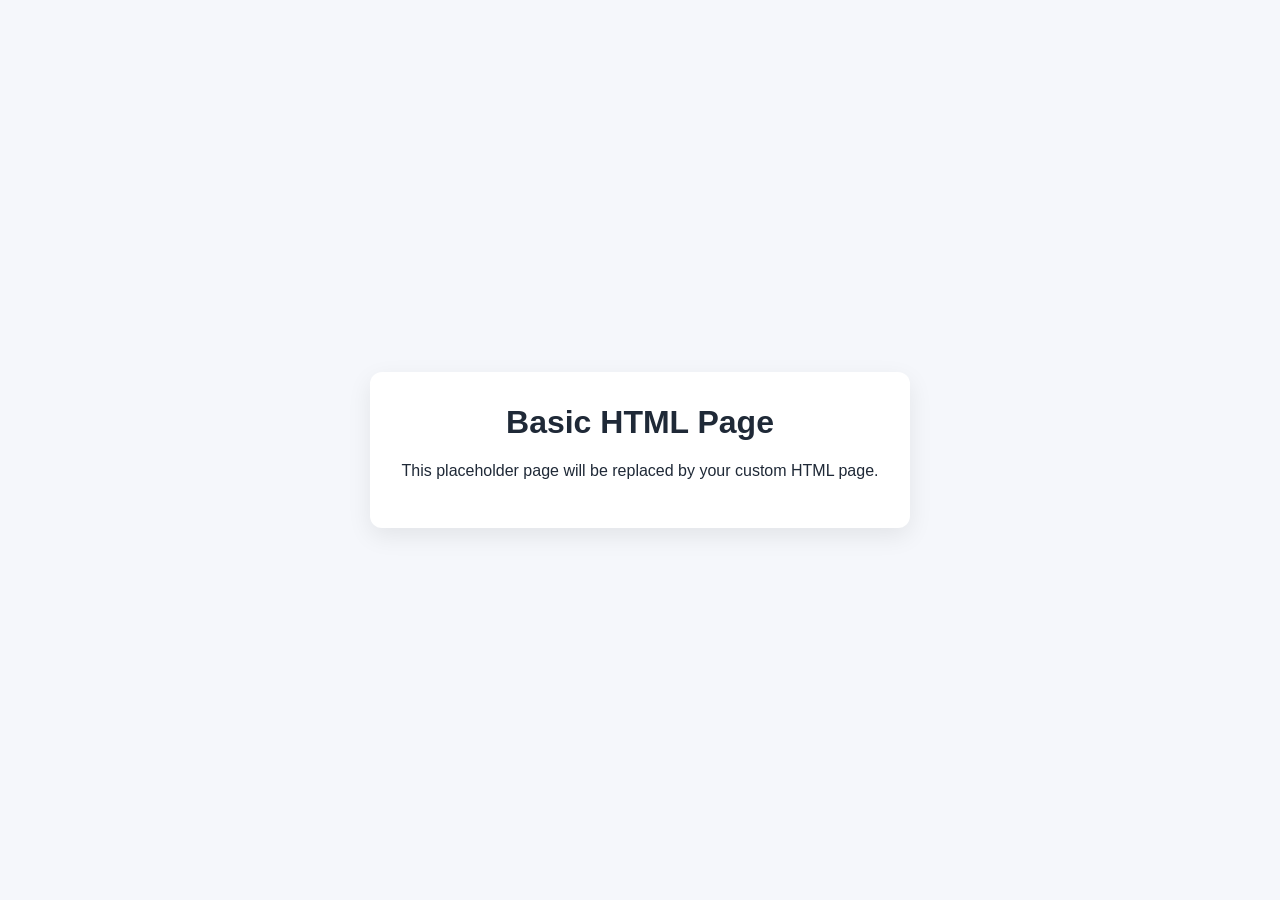
==== index.html @ 84a443a1 "Add basic placeholder HTML page" ====
<!doctype html>
<html lang="en">
<head>
  <meta charset="UTF-8" />
  <meta name="viewport" content="width=device-width, initial-scale=1.0" />
  <title>Coming Soon</title>
  <style>
    body {
      margin: 0;
      min-height: 100vh;
      display: grid;
      place-items: center;
      font-family: Arial, sans-serif;
      background: #f5f7fb;
      color: #1f2937;
    }

    main {
      text-align: center;
      padding: 2rem;
      border-radius: 12px;
      background: #ffffff;
      box-shadow: 0 8px 24px rgba(0, 0, 0, 0.08);
      max-width: 540px;
      margin: 1rem;
    }

    h1 {
      margin-top: 0;
    }
  </style>
</head>
<body>
  <main>
    <h1>Basic HTML Page</h1>
    <p>This placeholder page will be replaced by your custom HTML page.</p>
  </main>
</body>
</html>
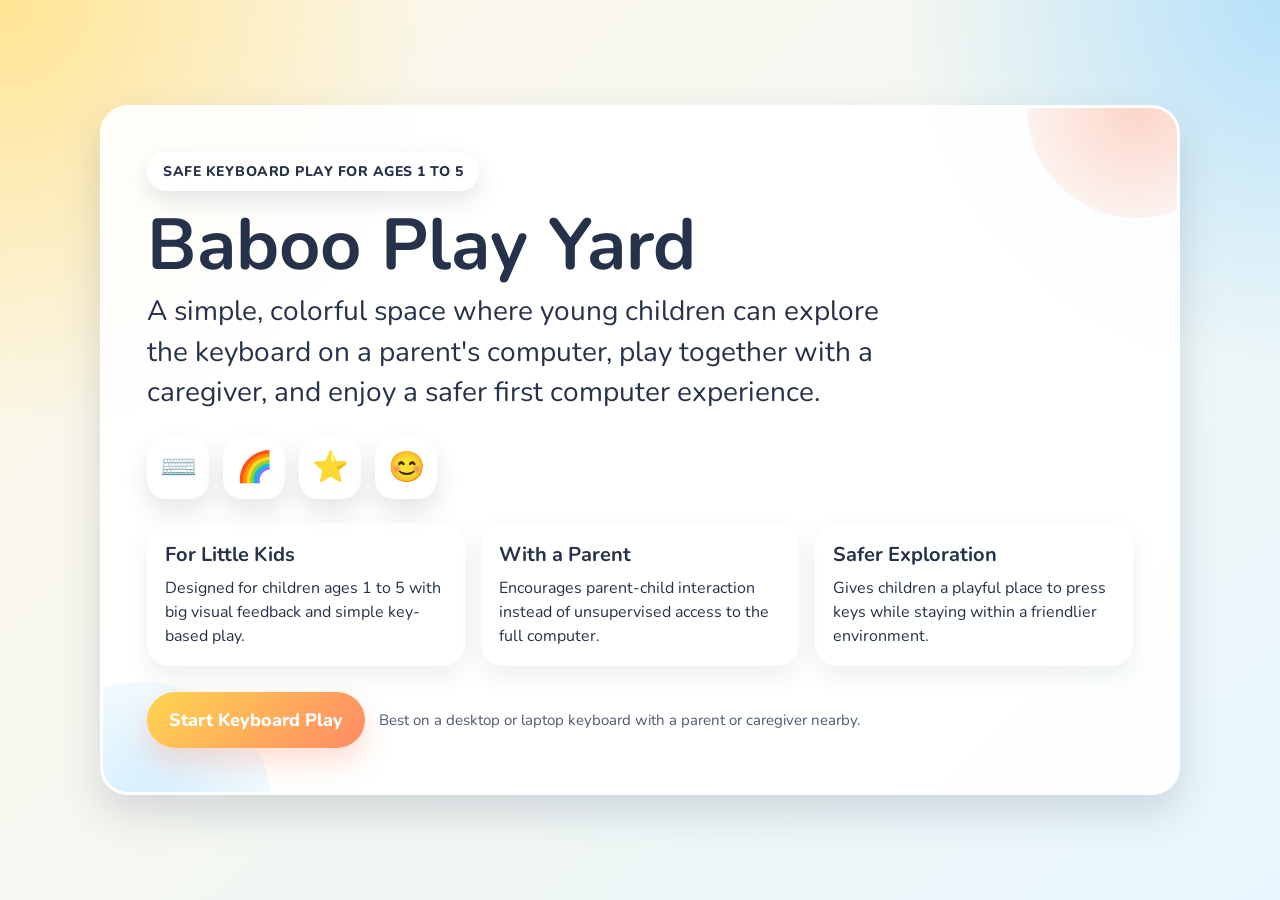
==== commit a0ae0277: "Enhance user experience with new HTML structure, CSS styles, and JavaScript functionality for Baboo " ====
--- a/index.html
+++ b/index.html
@@ -1,39 +1,47 @@
-<!doctype html>
+<!DOCTYPE html>
 <html lang="en">
 <head>
   <meta charset="UTF-8" />
   <meta name="viewport" content="width=device-width, initial-scale=1.0" />
-  <title>Coming Soon</title>
-  <style>
-    body {
-      margin: 0;
-      min-height: 100vh;
-      display: grid;
-      place-items: center;
-      font-family: Arial, sans-serif;
-      background: #f5f7fb;
-      color: #1f2937;
-    }
+  <title>Baboo Play Yard</title>
+  <link rel="stylesheet" href="./styles/main.css" />
+</head>
+<body class="welcome-page">
+  <main class="welcome-shell">
+    <div class="badge">Safe Keyboard Play for Ages 1 to 5</div>
+    <h1>Baboo Play Yard</h1>
+    <p class="lead">
+      A simple, colorful space where young children can explore the keyboard on a parent's computer,
+      play together with a caregiver, and enjoy a safer first computer experience.
+    </p>
 
-    main {
-      text-align: center;
-      padding: 2rem;
-      border-radius: 12px;
-      background: #ffffff;
-      box-shadow: 0 8px 24px rgba(0, 0, 0, 0.08);
-      max-width: 540px;
-      margin: 1rem;
-    }
+    <div class="hero-icons" aria-hidden="true">
+      <div class="hero-icon">⌨️</div>
+      <div class="hero-icon">🌈</div>
+      <div class="hero-icon">⭐</div>
+      <div class="hero-icon">😊</div>
+    </div>
 
-    h1 {
-      margin-top: 0;
-    }
-  </style>
-</head>
-<body>
-  <main>
-    <h1>Basic HTML Page</h1>
-    <p>This placeholder page will be replaced by your custom HTML page.</p>
+    <section class="info-grid">
+      <article class="info-card">
+        <h2>For Little Kids</h2>
+        <p>Designed for children ages 1 to 5 with big visual feedback and simple key-based play.</p>
+      </article>
+      <article class="info-card">
+        <h2>With a Parent</h2>
+        <p>Encourages parent-child interaction instead of unsupervised access to the full computer.</p>
+      </article>
+      <article class="info-card">
+        <h2>Safer Exploration</h2>
+        <p>Gives children a playful place to press keys while staying within a friendlier environment.</p>
+      </article>
+    </section>
+
+    <div class="actions">
+      <a class="cta" href="./keyBoard.html" id="startKeyboardLink">Start Keyboard Play</a>
+      <p class="subcopy">Best on a desktop or laptop keyboard with a parent or caregiver nearby.</p>
+    </div>
   </main>
+  <script src="./scripts/home.js"></script>
 </body>
 </html>
--- a/styles/main.css
+++ b/styles/main.css
@@ -0,0 +1,531 @@
+@import url('https://fonts.googleapis.com/css2?family=ABeeZee&family=Nunito:wght@400;700;800&display=swap');
+
+:root {
+  --bg1: #fff7e6;
+  --bg2: #e8f7ff;
+  --panel: rgba(255,255,255,0.9);
+  --text: #25324a;
+  --accent: #ff8a65;
+  --accent2: #6ec6ff;
+  --accent3: #8bc34a;
+  --accent4: #ffd54f;
+  --shadow: 0 18px 40px rgba(37, 50, 74, 0.16);
+  --radius: 28px;
+  --display-bg: linear-gradient(180deg, #ffffff, #f8fbff);
+  --display-border: #dbe9f7;
+  --button-bg: white;
+  --trail-bg: rgba(110, 198, 255, 0.75);
+  --overlay-bg: linear-gradient(135deg, rgba(255,247,230,0.96), rgba(232,247,255,0.96));
+  --start-box-bg: rgba(255,255,255,0.95);
+}
+
+body.dark-mode {
+  --bg1: #111827;
+  --bg2: #1f2937;
+  --panel: rgba(17,24,39,0.88);
+  --text: #f9fafb;
+  --shadow: 0 12px 30px rgba(0, 0, 0, 0.35);
+  --display-bg: linear-gradient(180deg, #1f2937, #111827);
+  --display-border: #4b5563;
+  --button-bg: #374151;
+  --trail-bg: rgba(147, 197, 253, 0.8);
+  --overlay-bg: linear-gradient(135deg, rgba(17,24,39,0.97), rgba(31,41,55,0.97));
+  --start-box-bg: rgba(31,41,55,0.96);
+}
+
+* { box-sizing: border-box; }
+
+html, body {
+  margin: 0;
+  min-height: 100%;
+  font-family: 'Nunito', 'ABeeZee', 'Trebuchet MS', Arial, sans-serif;
+  color: var(--text);
+}
+
+body {
+  background:
+    radial-gradient(circle at top left, rgba(255, 213, 79, 0.55), transparent 28%),
+    radial-gradient(circle at top right, rgba(110, 198, 255, 0.45), transparent 24%),
+    linear-gradient(135deg, var(--bg1), var(--bg2));
+}
+
+.welcome-page {
+  min-height: 100vh;
+  display: flex;
+  align-items: center;
+  justify-content: center;
+  padding: 24px;
+}
+
+.welcome-shell {
+  width: min(1080px, 100%);
+  background: var(--panel);
+  border-radius: var(--radius);
+  box-shadow: var(--shadow);
+  padding: clamp(24px, 4vw, 44px);
+  position: relative;
+  overflow: hidden;
+  border: 3px solid rgba(255, 255, 255, 0.55);
+}
+
+.welcome-shell::before,
+.welcome-shell::after,
+.start-box::before,
+.start-box::after {
+  content: '';
+  position: absolute;
+  border-radius: 50%;
+  pointer-events: none;
+}
+
+.welcome-shell::before {
+  width: 220px;
+  height: 220px;
+  top: -110px;
+  right: -70px;
+  background: radial-gradient(circle, rgba(255, 138, 101, 0.35), rgba(255, 138, 101, 0));
+}
+
+.welcome-shell::after {
+  width: 260px;
+  height: 260px;
+  bottom: -150px;
+  left: -90px;
+  background: radial-gradient(circle, rgba(110, 198, 255, 0.3), rgba(110, 198, 255, 0));
+}
+
+.badge,
+.start-badge {
+  display: inline-flex;
+  align-items: center;
+  gap: 10px;
+  padding: 10px 16px;
+  border-radius: 999px;
+  background: rgba(255,255,255,0.88);
+  box-shadow: 0 10px 24px rgba(37, 50, 74, 0.12);
+  font-size: 14px;
+  font-weight: 800;
+  text-transform: uppercase;
+  letter-spacing: 0.5px;
+  position: relative;
+  z-index: 1;
+}
+
+.welcome-shell h1,
+.start-box h1 {
+  margin: 18px 0 10px;
+  position: relative;
+  z-index: 1;
+}
+
+.welcome-shell h1 {
+  font-size: clamp(40px, 6vw, 72px);
+  line-height: 1;
+}
+
+.lead {
+  font-size: clamp(20px, 2.6vw, 28px);
+  line-height: 1.45;
+  max-width: 760px;
+  margin: 0;
+  position: relative;
+  z-index: 1;
+}
+
+.hero-icons {
+  display: flex;
+  gap: 14px;
+  flex-wrap: wrap;
+  margin: 24px 0;
+  position: relative;
+  z-index: 1;
+}
+
+.hero-icon {
+  width: 62px;
+  height: 62px;
+  border-radius: 20px;
+  display: flex;
+  align-items: center;
+  justify-content: center;
+  font-size: 30px;
+  background: rgba(255,255,255,0.88);
+  box-shadow: 0 12px 24px rgba(37, 50, 74, 0.12);
+}
+
+.info-grid {
+  display: grid;
+  grid-template-columns: repeat(3, minmax(0, 1fr));
+  gap: 16px;
+  margin: 12px 0 26px;
+  position: relative;
+  z-index: 1;
+}
+
+.info-card {
+  background: rgba(255,255,255,0.74);
+  border-radius: 22px;
+  padding: 18px;
+  box-shadow: 0 10px 24px rgba(37, 50, 74, 0.08);
+}
+
+.info-card h2 {
+  margin: 0 0 8px;
+  font-size: 20px;
+}
+
+.info-card p {
+  margin: 0;
+  line-height: 1.5;
+  font-size: 16px;
+}
+
+.actions {
+  display: flex;
+  gap: 14px;
+  flex-wrap: wrap;
+  align-items: center;
+  position: relative;
+  z-index: 1;
+}
+
+.cta,
+button,
+.home-link {
+  display: inline-flex;
+  align-items: center;
+  justify-content: center;
+  min-height: 56px;
+  padding: 14px 22px;
+  border-radius: 999px;
+  font-weight: 800;
+  font-size: 18px;
+  text-decoration: none;
+  transition: transform 0.15s ease, box-shadow 0.15s ease;
+}
+
+.cta {
+  background: linear-gradient(135deg, var(--accent4), var(--accent));
+  color: white;
+  box-shadow: 0 14px 28px rgba(255, 138, 101, 0.28);
+}
+
+.subcopy {
+  margin: 0;
+  font-size: 15px;
+  opacity: 0.8;
+}
+
+body.keyboard-page {
+  min-height: 100vh;
+  overflow: hidden;
+}
+
+body.fullscreen-mode {
+  cursor: none;
+}
+
+.app {
+  position: relative;
+  min-height: 100vh;
+  display: flex;
+  flex-direction: column;
+  align-items: center;
+  justify-content: center;
+  padding: 20px;
+  overflow: hidden;
+}
+
+.top-bar {
+  width: min(1180px, 100%);
+  display: flex;
+  gap: 12px;
+  align-items: center;
+  justify-content: space-between;
+  margin-bottom: 16px;
+  z-index: 3;
+}
+
+.brand {
+  background: var(--panel);
+  box-shadow: var(--shadow);
+  border-radius: 999px;
+  padding: 12px 18px;
+  font-size: clamp(18px, 2vw, 28px);
+  font-weight: 800;
+  letter-spacing: 0.4px;
+}
+
+.controls {
+  display: flex;
+  gap: 10px;
+  flex-wrap: wrap;
+}
+
+button,
+.home-link {
+  border: 0;
+  cursor: pointer;
+  box-shadow: var(--shadow);
+  background: var(--button-bg);
+  color: var(--text);
+}
+
+button:hover,
+.home-link:hover,
+.cta:hover {
+  transform: translateY(-2px);
+}
+
+button:active,
+.home-link:active,
+.cta:active {
+  transform: translateY(0);
+}
+
+.screen {
+  width: min(1180px, 100%);
+  background: var(--panel);
+  box-shadow: var(--shadow);
+  border-radius: 24px;
+  padding: 20px;
+  display: grid;
+  grid-template-columns: 1fr;
+  gap: 18px;
+  z-index: 2;
+  backdrop-filter: blur(10px);
+}
+
+.display {
+  min-height: 350px;
+  border-radius: 24px;
+  background: var(--display-bg);
+  padding: 22px;
+  position: relative;
+  overflow: hidden;
+  border: 3px dashed var(--display-border);
+}
+
+.big-letter {
+  font-family: 'ABeeZee', sans-serif;
+  font-size: clamp(88px, 16vw, 200px);
+  line-height: 1;
+  font-weight: 700;
+  text-align: center;
+  margin-top: 16px;
+  text-shadow: 0 8px 0 rgba(0,0,0,0.04);
+  user-select: none;
+}
+
+.word-line {
+  text-align: center;
+  font-size: clamp(24px, 4vw, 46px);
+  font-weight: 700;
+  margin-top: 10px;
+  min-height: 56px;
+}
+
+.emoji-pop {
+  position: absolute;
+  font-size: clamp(48px, 7vw, 96px);
+  right: 24px;
+  top: 24px;
+  animation: bounceIn 0.45s ease;
+  user-select: none;
+}
+
+.floating {
+  position: absolute;
+  pointer-events: none;
+  animation: floatUp 1.3s ease forwards;
+  font-size: 36px;
+}
+
+.keyboard {
+  margin-top: 18px;
+  display: flex;
+  flex-direction: column;
+  gap: 10px;
+  user-select: none;
+}
+
+.key-row {
+  display: flex;
+  justify-content: center;
+  gap: 10px;
+  flex-wrap: wrap;
+}
+
+.key {
+  min-width: 64px;
+  height: 64px;
+  border-radius: 18px;
+  background: var(--button-bg);
+  box-shadow: 0 10px 20px rgba(0,0,0,0.08);
+  display: flex;
+  align-items: center;
+  justify-content: center;
+  font-size: 28px;
+  font-weight: 700;
+  transition: transform 0.08s ease, background 0.15s ease, box-shadow 0.15s ease;
+}
+
+.key.active {
+  transform: scale(1.08);
+  background: linear-gradient(135deg, #ffd54f, #ff8a65);
+  color: white;
+  box-shadow: 0 16px 24px rgba(255, 138, 101, 0.35);
+}
+
+.mouse-trail {
+  position: fixed;
+  left: 0;
+  top: 0;
+  width: 22px;
+  height: 22px;
+  border-radius: 50%;
+  background: radial-gradient(circle at 35% 35%, #fff, #ffd54f 40%, #ff8a65 70%);
+  pointer-events: none;
+  transform: translate(-50%, -50%);
+  opacity: 0;
+  z-index: 10;
+  box-shadow: 0 0 16px rgba(255, 138, 101, 0.45);
+}
+
+.trail-dot {
+  position: fixed;
+  width: 14px;
+  height: 14px;
+  border-radius: 50%;
+  pointer-events: none;
+  background: var(--trail-bg);
+  transform: translate(-50%, -50%);
+  z-index: 9;
+  animation: fadeTrail 0.55s linear forwards;
+}
+
+.footer-note {
+  width: min(1180px, 100%);
+  margin-top: 12px;
+  text-align: center;
+  font-size: 14px;
+  opacity: 0.8;
+  z-index: 2;
+}
+
+.start-overlay {
+  position: fixed;
+  inset: 0;
+  display: flex;
+  align-items: center;
+  justify-content: center;
+  padding: 20px;
+  background: var(--overlay-bg);
+  z-index: 20;
+  text-align: center;
+}
+
+.start-box {
+  max-width: 760px;
+  background: var(--start-box-bg);
+  border-radius: 28px;
+  padding: 28px;
+  box-shadow: var(--shadow);
+  position: relative;
+  overflow: hidden;
+  border: 3px solid rgba(255, 255, 255, 0.55);
+}
+
+.start-box::before {
+  width: 180px;
+  height: 180px;
+  top: -80px;
+  right: -50px;
+  background: radial-gradient(circle, rgba(255, 213, 79, 0.85), rgba(255, 213, 79, 0));
+  opacity: 0.9;
+}
+
+.start-box::after {
+  width: 220px;
+  height: 220px;
+  bottom: -120px;
+  left: -70px;
+  background: radial-gradient(circle, rgba(110, 198, 255, 0.75), rgba(110, 198, 255, 0));
+  opacity: 0.9;
+}
+
+.start-box h1 {
+  font-size: clamp(32px, 4vw, 54px);
+}
+
+.start-box p {
+  font-size: clamp(18px, 2vw, 24px);
+  line-height: 1.5;
+  margin: 0 0 16px;
+  position: relative;
+  z-index: 1;
+}
+
+.start-box .mini {
+  font-size: 15px;
+  opacity: 0.75;
+}
+
+.start-box .hero-icons {
+  justify-content: center;
+  gap: 12px;
+  margin: 18px 0 12px;
+}
+
+.start-box .hero-icon {
+  width: 56px;
+  height: 56px;
+  border-radius: 18px;
+  font-size: 28px;
+  animation: bounceIn 0.5s ease both;
+}
+
+.start-box .hero-icon:nth-child(2) { animation-delay: 0.06s; }
+.start-box .hero-icon:nth-child(3) { animation-delay: 0.12s; }
+.start-box .hero-icon:nth-child(4) { animation-delay: 0.18s; }
+
+.start-box button,
+.start-box .home-link {
+  position: relative;
+  z-index: 1;
+}
+
+@keyframes bounceIn {
+  0% { transform: scale(0.4) rotate(-10deg); opacity: 0; }
+  60% { transform: scale(1.15) rotate(8deg); opacity: 1; }
+  100% { transform: scale(1) rotate(0); opacity: 1; }
+}
+
+@keyframes floatUp {
+  0% { transform: translateY(0) scale(0.8); opacity: 0; }
+  20% { opacity: 1; }
+  100% { transform: translateY(-120px) scale(1.3); opacity: 0; }
+}
+
+@keyframes fadeTrail {
+  from { opacity: 1; }
+  to { opacity: 0; transform: translate(-50%, -50%) scale(0.3); }
+}
+
+@media (max-width: 900px) {
+  .screen {
+    grid-template-columns: 1fr;
+  }
+
+  .key {
+    min-width: 48px;
+    height: 54px;
+    font-size: 24px;
+  }
+}
+
+@media (max-width: 820px) {
+  .info-grid {
+    grid-template-columns: 1fr;
+  }
+}
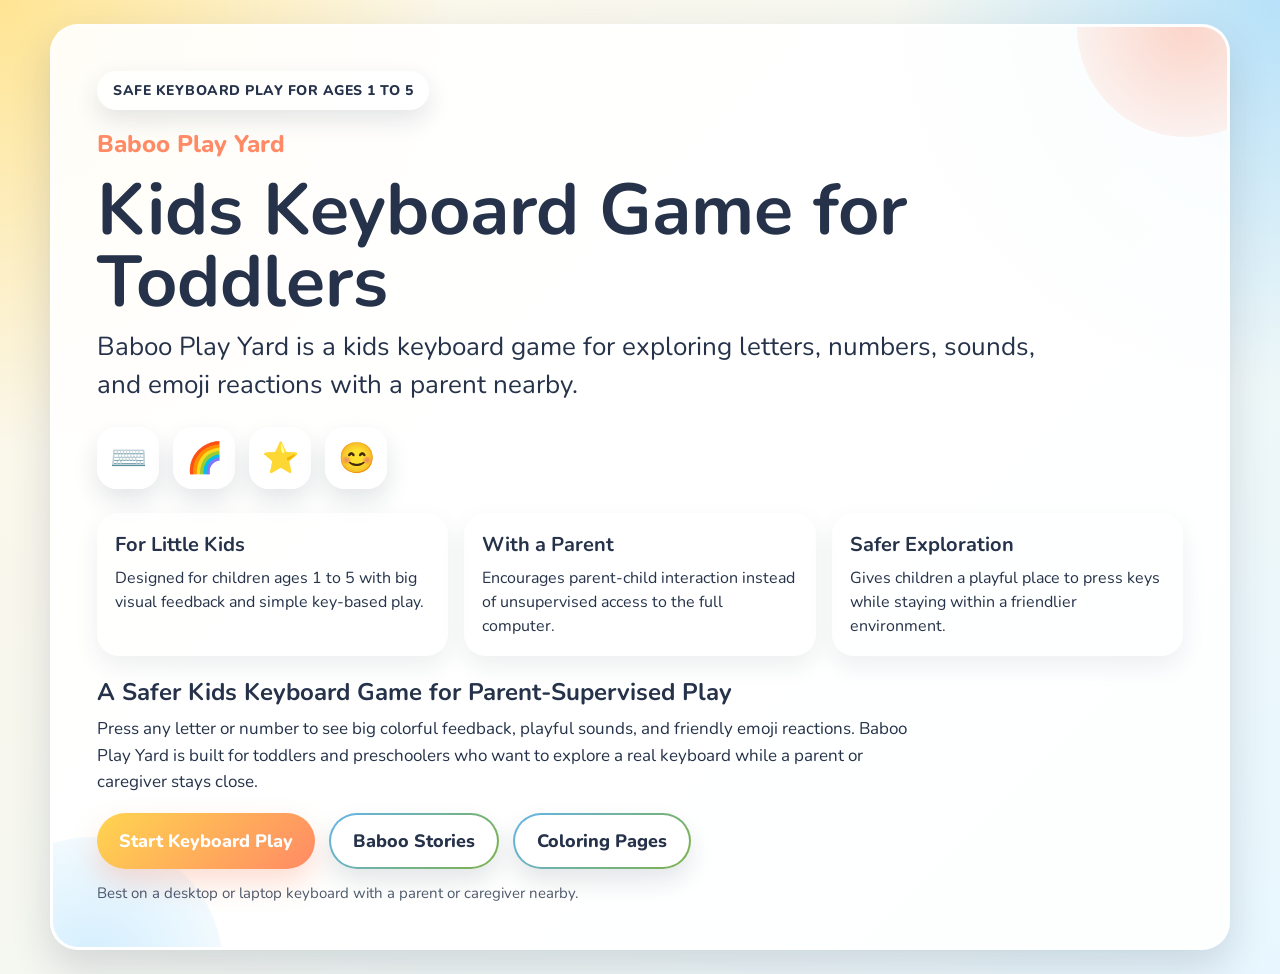
==== commit e803c9d8: "Improve Baboo Play Yard keyboard experience and SEO" ====
--- a/index.html
+++ b/index.html
@@ -3,16 +3,41 @@
 <head>
   <meta charset="UTF-8" />
   <meta name="viewport" content="width=device-width, initial-scale=1.0" />
-  <title>Baboo Play Yard</title>
+  <meta name="description" content="Baboo Play Yard is a safe kids keyboard game for toddlers and preschoolers to press keys, see colorful feedback, and play with a parent nearby." />
+  <meta property="og:title" content="Kids Keyboard Game for Toddlers | Baboo Play Yard" />
+  <meta property="og:description" content="A safe kids keyboard game for toddlers and preschoolers with colorful feedback, playful sounds, and parent-supervised computer play." />
+  <meta property="og:type" content="website" />
+  <meta property="og:site_name" content="Baboo Play Yard" />
+  <meta name="twitter:card" content="summary" />
+  <meta name="twitter:title" content="Kids Keyboard Game for Toddlers | Baboo Play Yard" />
+  <meta name="twitter:description" content="A safe kids keyboard game for toddlers and preschoolers with colorful feedback, playful sounds, and parent-supervised computer play." />
+  <title>Kids Keyboard Game for Toddlers | Baboo Play Yard</title>
   <link rel="stylesheet" href="./styles/main.css" />
+  <script type="application/ld+json">
+    {
+      "@context": "https://schema.org",
+      "@type": "WebApplication",
+      "name": "Baboo Play Yard",
+      "applicationCategory": "EducationalApplication",
+      "operatingSystem": "Any",
+      "description": "Baboo Play Yard is a safe kids keyboard game for toddlers and preschoolers to press keys, see colorful feedback, and play with a parent nearby.",
+      "audience": {
+        "@type": "PeopleAudience",
+        "suggestedMinAge": 1,
+        "suggestedMaxAge": 5
+      },
+      "isAccessibleForFree": true
+    }
+  </script>
 </head>
 <body class="welcome-page">
   <main class="welcome-shell">
     <div class="badge">Safe Keyboard Play for Ages 1 to 5</div>
-    <h1>Baboo Play Yard</h1>
+    <p class="brand-kicker">Baboo Play Yard</p>
+    <h1>Kids Keyboard Game for Toddlers</h1>
     <p class="lead">
-      A simple, colorful space where young children can explore the keyboard on a parent's computer,
-      play together with a caregiver, and enjoy a safer first computer experience.
+      Baboo Play Yard is a kids keyboard game for exploring letters, numbers, sounds, and emoji
+      reactions with a parent nearby.
     </p>
 
     <div class="hero-icons" aria-hidden="true">
@@ -37,8 +62,19 @@
       </article>
     </section>
 
+    <section class="seo-copy" aria-label="About the kids keyboard game">
+      <h2>A Safer Kids Keyboard Game for Parent-Supervised Play</h2>
+      <p>
+        Press any letter or number to see big colorful feedback, playful sounds, and friendly emoji
+        reactions. Baboo Play Yard is built for toddlers and preschoolers who want to explore a
+        real keyboard while a parent or caregiver stays close.
+      </p>
+    </section>
+
     <div class="actions">
       <a class="cta" href="./keyBoard.html" id="startKeyboardLink">Start Keyboard Play</a>
+      <a class="story-button" href="https://baboostories.com/">Baboo Stories</a>
+      <a class="story-button" href="./coloringPages.html">Coloring Pages</a>
       <p class="subcopy">Best on a desktop or laptop keyboard with a parent or caregiver nearby.</p>
     </div>
   </main>
--- a/styles/main.css
+++ b/styles/main.css
@@ -15,8 +15,6 @@
   --display-border: #dbe9f7;
   --button-bg: white;
   --trail-bg: rgba(110, 198, 255, 0.75);
-  --overlay-bg: linear-gradient(135deg, rgba(255,247,230,0.96), rgba(232,247,255,0.96));
-  --start-box-bg: rgba(255,255,255,0.95);
 }
 
 body.dark-mode {
@@ -29,8 +27,6 @@
   --display-border: #4b5563;
   --button-bg: #374151;
   --trail-bg: rgba(147, 197, 253, 0.8);
-  --overlay-bg: linear-gradient(135deg, rgba(17,24,39,0.97), rgba(31,41,55,0.97));
-  --start-box-bg: rgba(31,41,55,0.96);
 }
 
 * { box-sizing: border-box; }
@@ -58,7 +54,7 @@
 }
 
 .welcome-shell {
-  width: min(1080px, 100%);
+  width: min(1180px, 100%);
   background: var(--panel);
   border-radius: var(--radius);
   box-shadow: var(--shadow);
@@ -69,9 +65,7 @@
 }
 
 .welcome-shell::before,
-.welcome-shell::after,
-.start-box::before,
-.start-box::after {
+.welcome-shell::after {
   content: '';
   position: absolute;
   border-radius: 50%;
@@ -94,8 +88,7 @@
   background: radial-gradient(circle, rgba(110, 198, 255, 0.3), rgba(110, 198, 255, 0));
 }
 
-.badge,
-.start-badge {
+.badge {
   display: inline-flex;
   align-items: center;
   gap: 10px;
@@ -111,9 +104,17 @@
   z-index: 1;
 }
 
-.welcome-shell h1,
-.start-box h1 {
+.welcome-shell h1 {
   margin: 18px 0 10px;
+  position: relative;
+  z-index: 1;
+}
+
+.brand-kicker {
+  margin: 18px 0 -4px;
+  font-size: 24px;
+  font-weight: 800;
+  color: var(--accent);
   position: relative;
   z-index: 1;
 }
@@ -123,10 +124,14 @@
   line-height: 1;
 }
 
+.coming-soon-shell {
+  max-width: 900px;
+}
+
 .lead {
-  font-size: clamp(20px, 2.6vw, 28px);
+  font-size: clamp(20px, 2.2vw, 26px);
   line-height: 1.45;
-  max-width: 760px;
+  max-width: 940px;
   margin: 0;
   position: relative;
   z-index: 1;
@@ -180,18 +185,38 @@
   font-size: 16px;
 }
 
+.seo-copy {
+  max-width: 820px;
+  margin: -6px 0 26px;
+  position: relative;
+  z-index: 1;
+}
+
+.seo-copy h2 {
+  margin: 0 0 8px;
+  font-size: 24px;
+}
+
+.seo-copy p {
+  margin: 0;
+  font-size: 17px;
+  line-height: 1.55;
+}
+
 .actions {
   display: flex;
   gap: 14px;
   flex-wrap: wrap;
   align-items: center;
+  margin-top: -8px;
   position: relative;
   z-index: 1;
 }
 
 .cta,
 button,
-.home-link {
+.home-link,
+.story-button {
   display: inline-flex;
   align-items: center;
   justify-content: center;
@@ -210,6 +235,15 @@
   box-shadow: 0 14px 28px rgba(255, 138, 101, 0.28);
 }
 
+.story-button {
+  border: 2px solid rgba(37, 50, 74, 0.12);
+  background:
+    linear-gradient(white, white) padding-box,
+    linear-gradient(135deg, var(--accent2), var(--accent3)) border-box;
+  color: var(--text);
+  box-shadow: 0 12px 24px rgba(37, 50, 74, 0.12);
+}
+
 .subcopy {
   margin: 0;
   font-size: 15px;
@@ -241,7 +275,7 @@
   display: flex;
   gap: 12px;
   align-items: center;
-  justify-content: space-between;
+  justify-content: center;
   margin-bottom: 16px;
   z-index: 3;
 }
@@ -273,13 +307,15 @@
 
 button:hover,
 .home-link:hover,
-.cta:hover {
+.cta:hover,
+.story-button:hover {
   transform: translateY(-2px);
 }
 
 button:active,
 .home-link:active,
-.cta:active {
+.cta:active,
+.story-button:active {
   transform: translateY(0);
 }
 
@@ -413,88 +449,6 @@
   z-index: 2;
 }
 
-.start-overlay {
-  position: fixed;
-  inset: 0;
-  display: flex;
-  align-items: center;
-  justify-content: center;
-  padding: 20px;
-  background: var(--overlay-bg);
-  z-index: 20;
-  text-align: center;
-}
-
-.start-box {
-  max-width: 760px;
-  background: var(--start-box-bg);
-  border-radius: 28px;
-  padding: 28px;
-  box-shadow: var(--shadow);
-  position: relative;
-  overflow: hidden;
-  border: 3px solid rgba(255, 255, 255, 0.55);
-}
-
-.start-box::before {
-  width: 180px;
-  height: 180px;
-  top: -80px;
-  right: -50px;
-  background: radial-gradient(circle, rgba(255, 213, 79, 0.85), rgba(255, 213, 79, 0));
-  opacity: 0.9;
-}
-
-.start-box::after {
-  width: 220px;
-  height: 220px;
-  bottom: -120px;
-  left: -70px;
-  background: radial-gradient(circle, rgba(110, 198, 255, 0.75), rgba(110, 198, 255, 0));
-  opacity: 0.9;
-}
-
-.start-box h1 {
-  font-size: clamp(32px, 4vw, 54px);
-}
-
-.start-box p {
-  font-size: clamp(18px, 2vw, 24px);
-  line-height: 1.5;
-  margin: 0 0 16px;
-  position: relative;
-  z-index: 1;
-}
-
-.start-box .mini {
-  font-size: 15px;
-  opacity: 0.75;
-}
-
-.start-box .hero-icons {
-  justify-content: center;
-  gap: 12px;
-  margin: 18px 0 12px;
-}
-
-.start-box .hero-icon {
-  width: 56px;
-  height: 56px;
-  border-radius: 18px;
-  font-size: 28px;
-  animation: bounceIn 0.5s ease both;
-}
-
-.start-box .hero-icon:nth-child(2) { animation-delay: 0.06s; }
-.start-box .hero-icon:nth-child(3) { animation-delay: 0.12s; }
-.start-box .hero-icon:nth-child(4) { animation-delay: 0.18s; }
-
-.start-box button,
-.start-box .home-link {
-  position: relative;
-  z-index: 1;
-}
-
 @keyframes bounceIn {
   0% { transform: scale(0.4) rotate(-10deg); opacity: 0; }
   60% { transform: scale(1.15) rotate(8deg); opacity: 1; }
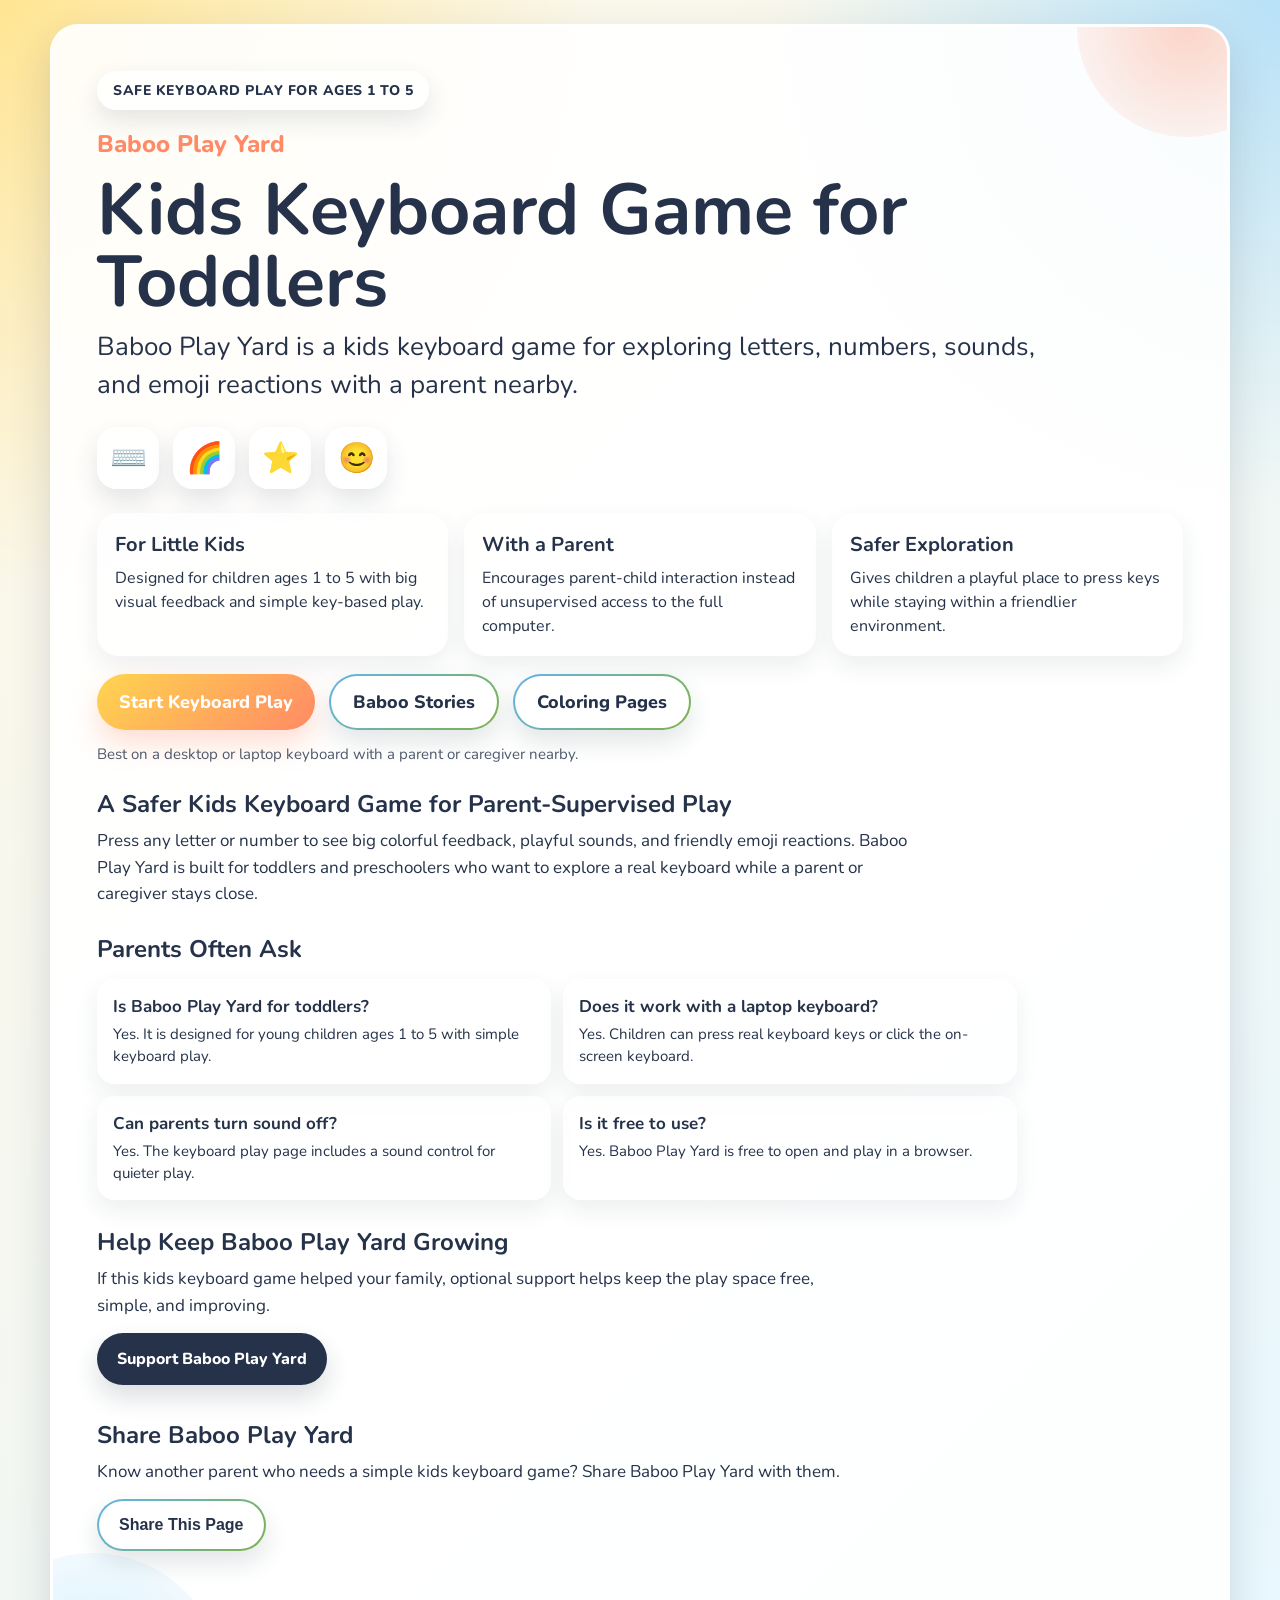
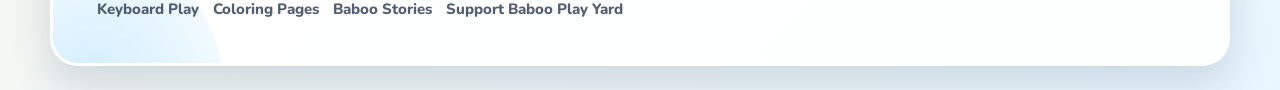
==== commit 07131701: "Add sharing and support planning updates" ====
--- a/index.html
+++ b/index.html
@@ -62,6 +62,13 @@
       </article>
     </section>
 
+    <div class="actions">
+      <a class="cta" href="./keyBoard.html" id="startKeyboardLink">Start Keyboard Play</a>
+      <a class="story-button" href="https://baboostories.com/">Baboo Stories</a>
+      <a class="story-button" href="./coloringPages.html">Coloring Pages</a>
+      <p class="subcopy">Best on a desktop or laptop keyboard with a parent or caregiver nearby.</p>
+    </div>
+
     <section class="seo-copy" aria-label="About the kids keyboard game">
       <h2>A Safer Kids Keyboard Game for Parent-Supervised Play</h2>
       <p>
@@ -71,12 +78,51 @@
       </p>
     </section>
 
-    <div class="actions">
-      <a class="cta" href="./keyBoard.html" id="startKeyboardLink">Start Keyboard Play</a>
-      <a class="story-button" href="https://baboostories.com/">Baboo Stories</a>
-      <a class="story-button" href="./coloringPages.html">Coloring Pages</a>
-      <p class="subcopy">Best on a desktop or laptop keyboard with a parent or caregiver nearby.</p>
-    </div>
+    <section class="faq-section" aria-label="Kids keyboard game questions">
+      <h2>Parents Often Ask</h2>
+      <div class="faq-grid">
+        <article class="faq-item">
+          <h3>Is Baboo Play Yard for toddlers?</h3>
+          <p>Yes. It is designed for young children ages 1 to 5 with simple keyboard play.</p>
+        </article>
+        <article class="faq-item">
+          <h3>Does it work with a laptop keyboard?</h3>
+          <p>Yes. Children can press real keyboard keys or click the on-screen keyboard.</p>
+        </article>
+        <article class="faq-item">
+          <h3>Can parents turn sound off?</h3>
+          <p>Yes. The keyboard play page includes a sound control for quieter play.</p>
+        </article>
+        <article class="faq-item">
+          <h3>Is it free to use?</h3>
+          <p>Yes. Baboo Play Yard is free to open and play in a browser.</p>
+        </article>
+      </div>
+    </section>
+
+    <section class="support-section" aria-label="Support Baboo Play Yard">
+      <h2>Help Keep Baboo Play Yard Growing</h2>
+      <p>
+        If this kids keyboard game helped your family, optional support helps keep the play space
+        free, simple, and improving.
+      </p>
+      <a class="support-button" href="https://www.buymeacoffee.com/babooplayyard">Support Baboo Play Yard</a>
+    </section>
+
+    <section class="share-section" aria-label="Share Baboo Play Yard">
+      <h2>Share Baboo Play Yard</h2>
+      <p>
+        Know another parent who needs a simple kids keyboard game? Share Baboo Play Yard with them.
+      </p>
+      <button class="share-button" id="sharePageBtn" type="button">Share This Page</button>
+    </section>
+
+    <footer class="site-footer">
+      <a href="./keyBoard.html" id="footerKeyboardLink">Keyboard Play</a>
+      <a href="./coloringPages.html">Coloring Pages</a>
+      <a href="https://baboostories.com/">Baboo Stories</a>
+      <a href="https://www.buymeacoffee.com/babooplayyard">Support Baboo Play Yard</a>
+    </footer>
   </main>
   <script src="./scripts/home.js"></script>
 </body>
--- a/styles/main.css
+++ b/styles/main.css
@@ -203,12 +203,69 @@
   line-height: 1.55;
 }
 
+.faq-section {
+  margin: 0 0 26px;
+  position: relative;
+  z-index: 1;
+}
+
+.faq-section h2 {
+  margin: 0 0 14px;
+  font-size: 24px;
+}
+
+.faq-grid {
+  display: grid;
+  grid-template-columns: repeat(2, minmax(0, 1fr));
+  gap: 12px;
+  max-width: 920px;
+}
+
+.faq-item {
+  background: rgba(255,255,255,0.72);
+  border-radius: 18px;
+  padding: 16px;
+  box-shadow: 0 10px 24px rgba(37, 50, 74, 0.08);
+}
+
+.faq-item h3 {
+  margin: 0 0 6px;
+  font-size: 17px;
+}
+
+.faq-item p {
+  margin: 0;
+  line-height: 1.45;
+  font-size: 15px;
+}
+
+.support-section,
+.share-section {
+  max-width: 760px;
+  margin: 0 0 34px;
+  position: relative;
+  z-index: 1;
+}
+
+.support-section h2,
+.share-section h2 {
+  margin: 0 0 8px;
+  font-size: 24px;
+}
+
+.support-section p,
+.share-section p {
+  margin: 0 0 14px;
+  font-size: 17px;
+  line-height: 1.55;
+}
+
 .actions {
   display: flex;
   gap: 14px;
   flex-wrap: wrap;
   align-items: center;
-  margin-top: -8px;
+  margin: -8px 0 30px;
   position: relative;
   z-index: 1;
 }
@@ -244,10 +301,78 @@
   box-shadow: 0 12px 24px rgba(37, 50, 74, 0.12);
 }
 
+.support-button {
+  display: inline-flex;
+  align-items: center;
+  justify-content: center;
+  min-height: 52px;
+  padding: 12px 20px;
+  border-radius: 999px;
+  background: var(--text);
+  color: white;
+  font-size: 16px;
+  font-weight: 800;
+  text-decoration: none;
+  box-shadow: 0 12px 24px rgba(37, 50, 74, 0.16);
+  transition: transform 0.15s ease, box-shadow 0.15s ease;
+}
+
+.share-button {
+  margin-bottom: 14px;
+  display: inline-flex;
+  align-items: center;
+  justify-content: center;
+  min-height: 52px;
+  padding: 12px 20px;
+  border-radius: 999px;
+  border: 2px solid rgba(37, 50, 74, 0.12);
+  background:
+    linear-gradient(white, white) padding-box,
+    linear-gradient(135deg, var(--accent2), var(--accent3)) border-box;
+  color: var(--text);
+  cursor: pointer;
+  font-size: 16px;
+  font-weight: 800;
+  box-shadow: 0 12px 24px rgba(37, 50, 74, 0.12);
+  transition: transform 0.15s ease, box-shadow 0.15s ease;
+}
+
+.support-button:hover,
+.share-button:hover {
+  transform: translateY(-2px);
+}
+
+.support-button:active,
+.share-button:active {
+  transform: translateY(0);
+}
+
 .subcopy {
+  flex-basis: 100%;
   margin: 0;
   font-size: 15px;
   opacity: 0.8;
+}
+
+.site-footer {
+  display: flex;
+  gap: 14px;
+  flex-wrap: wrap;
+  margin-top: 22px;
+  position: relative;
+  z-index: 1;
+}
+
+.site-footer a {
+  color: var(--text);
+  font-size: 15px;
+  font-weight: 800;
+  opacity: 0.78;
+  text-decoration: none;
+}
+
+.site-footer a:hover {
+  opacity: 1;
 }
 
 body.keyboard-page {
@@ -479,7 +604,8 @@
 }
 
 @media (max-width: 820px) {
-  .info-grid {
+  .info-grid,
+  .faq-grid {
     grid-template-columns: 1fr;
   }
 }
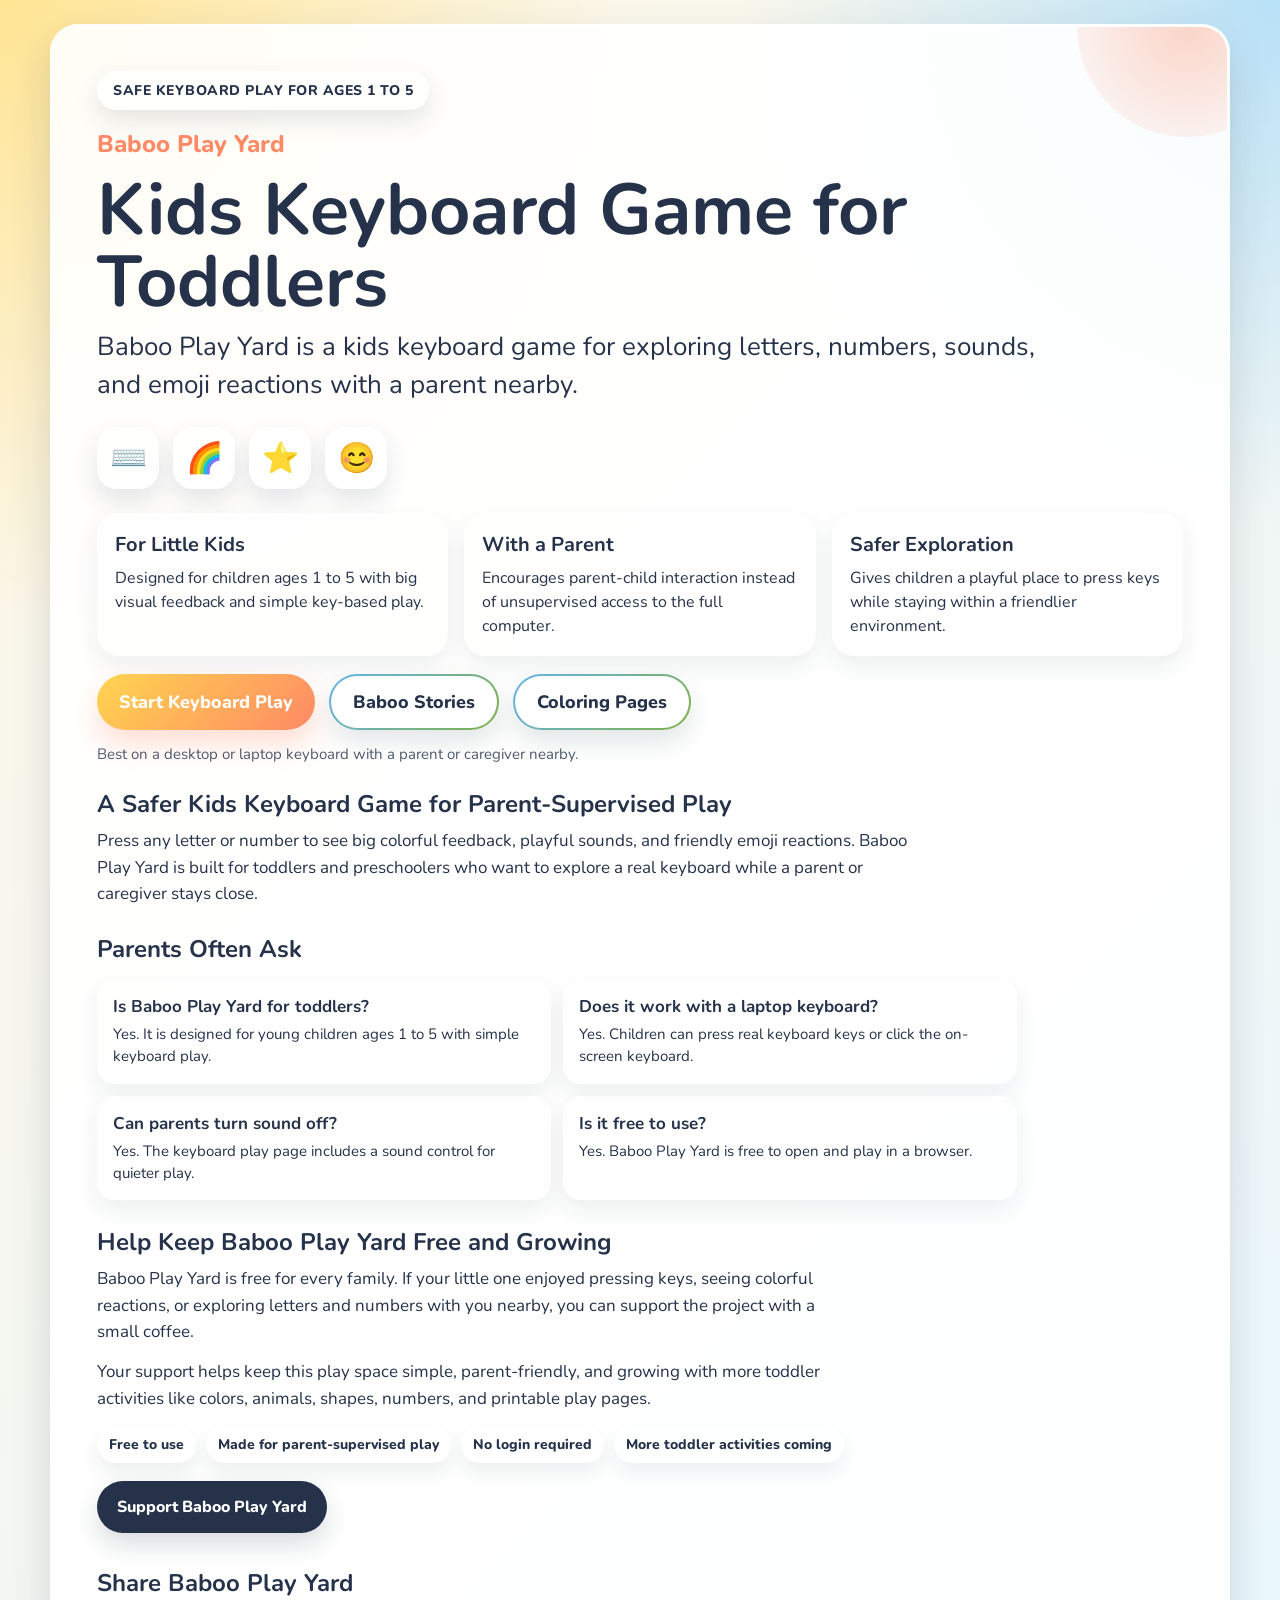
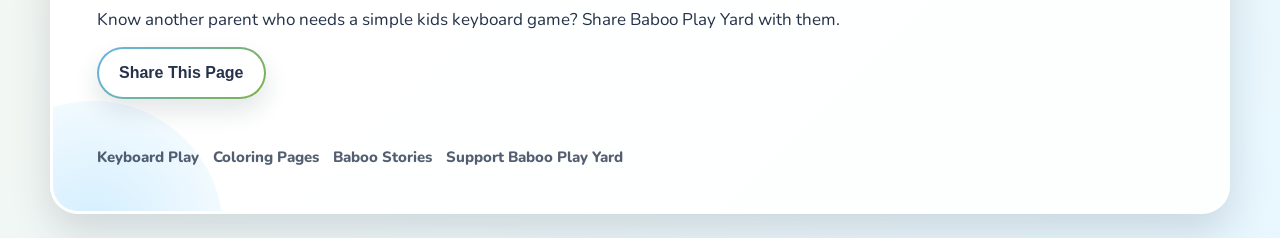
==== commit 034f93e9: "Improve support section copy" ====
--- a/index.html
+++ b/index.html
@@ -69,6 +69,13 @@
       <p class="subcopy">Best on a desktop or laptop keyboard with a parent or caregiver nearby.</p>
     </div>
 
+    <aside class="mobile-parent-note" aria-label="Best experience note for parents">
+      <strong>Best on a laptop or desktop keyboard.</strong>
+      <span>
+        Sit with your child, press keys together, and turn screen time into playful learning time.
+      </span>
+    </aside>
+
     <section class="seo-copy" aria-label="About the kids keyboard game">
       <h2>A Safer Kids Keyboard Game for Parent-Supervised Play</h2>
       <p>
@@ -101,11 +108,22 @@
     </section>
 
     <section class="support-section" aria-label="Support Baboo Play Yard">
-      <h2>Help Keep Baboo Play Yard Growing</h2>
+      <h2>Help Keep Baboo Play Yard Free and Growing</h2>
       <p>
-        If this kids keyboard game helped your family, optional support helps keep the play space
-        free, simple, and improving.
+        Baboo Play Yard is free for every family. If your little one enjoyed pressing keys,
+        seeing colorful reactions, or exploring letters and numbers with you nearby, you can
+        support the project with a small coffee.
       </p>
+      <p>
+        Your support helps keep this play space simple, parent-friendly, and growing with more
+        toddler activities like colors, animals, shapes, numbers, and printable play pages.
+      </p>
+      <ul class="support-points" aria-label="Baboo Play Yard support highlights">
+        <li>Free to use</li>
+        <li>Made for parent-supervised play</li>
+        <li>No login required</li>
+        <li>More toddler activities coming</li>
+      </ul>
       <a class="support-button" href="https://www.buymeacoffee.com/babooplayyard">Support Baboo Play Yard</a>
     </section>
 
--- a/styles/main.css
+++ b/styles/main.css
@@ -260,12 +260,37 @@
   line-height: 1.55;
 }
 
+.support-points {
+  display: flex;
+  flex-wrap: wrap;
+  gap: 10px;
+  margin: 2px 0 18px;
+  padding: 0;
+  list-style: none;
+}
+
+.support-points li {
+  padding: 9px 12px;
+  border-radius: 999px;
+  background: rgba(255, 255, 255, 0.72);
+  box-shadow: 0 10px 20px rgba(37, 50, 74, 0.08);
+  color: var(--muted);
+  font-size: 14px;
+  font-weight: 800;
+}
+
 .actions {
   display: flex;
   gap: 14px;
   flex-wrap: wrap;
   align-items: center;
   margin: -8px 0 30px;
+  position: relative;
+  z-index: 1;
+}
+
+.mobile-parent-note {
+  display: none;
   position: relative;
   z-index: 1;
 }
@@ -608,4 +633,30 @@
   .faq-grid {
     grid-template-columns: 1fr;
   }
-}
+
+  .mobile-parent-note {
+    display: block;
+    max-width: 620px;
+    margin: -12px 0 28px;
+    padding: 18px 20px;
+    border: 2px solid rgba(255, 194, 87, 0.45);
+    border-radius: 24px;
+    background:
+      radial-gradient(circle at 20% 20%, rgba(255, 226, 122, 0.36), transparent 34%),
+      rgba(255, 255, 255, 0.82);
+    box-shadow: 0 16px 32px rgba(37, 50, 74, 0.12);
+    line-height: 1.5;
+  }
+
+  .mobile-parent-note strong {
+    display: block;
+    margin-bottom: 6px;
+    font-size: 18px;
+  }
+
+  .mobile-parent-note span {
+    display: block;
+    color: var(--muted);
+    font-size: 16px;
+  }
+}
